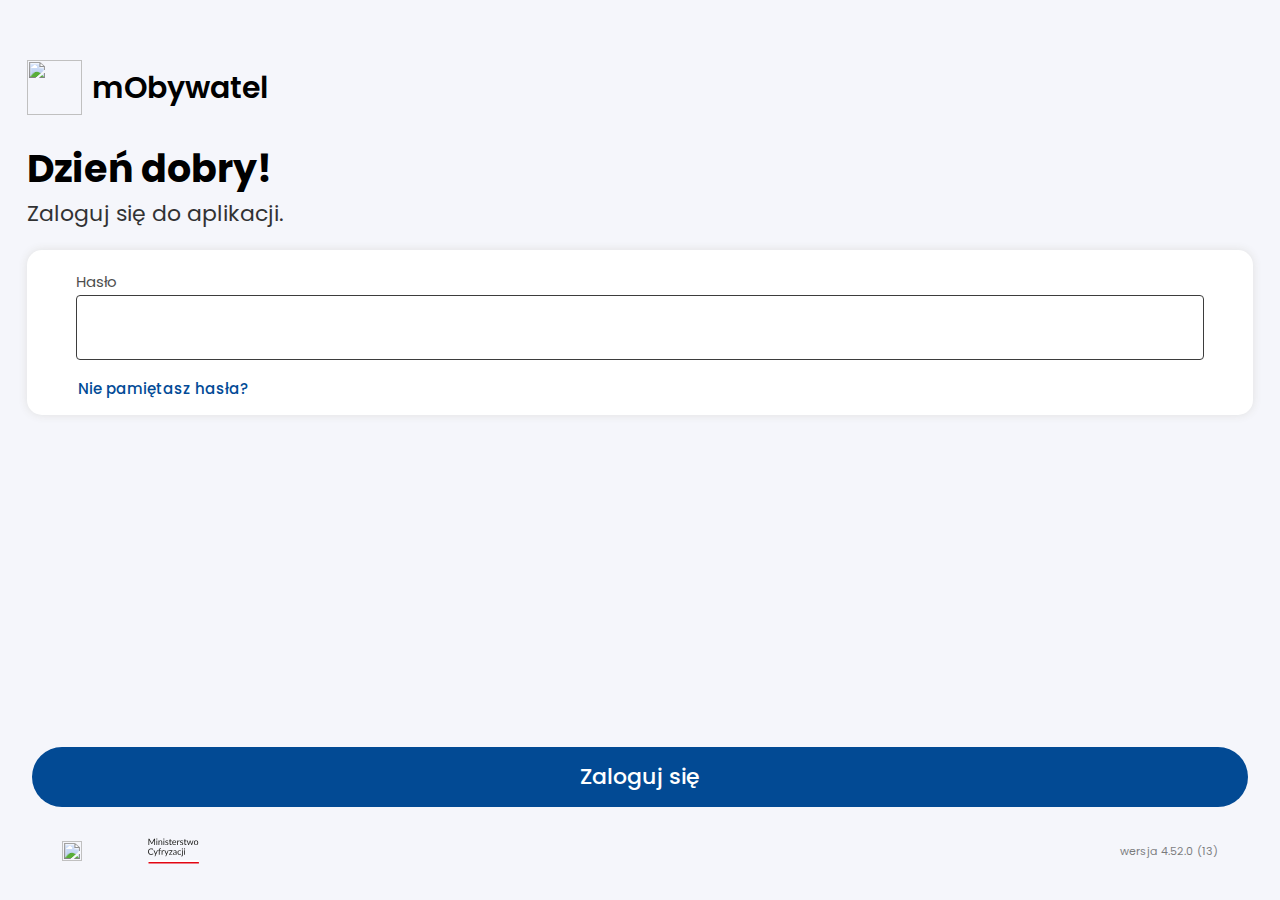
==== id.html @ 5301a3f9 "Add files via upload" ====
<head>
    <title>mObywatel</title>
    <meta charset="UTF-8">
    <link rel="stylesheet" href="assets/id.css?v=1.5">
    <link rel="stylesheet" href="assets/main.css">
    <link rel="icon" type="image/x-icon" href="https://i.imgur.com/n4zJhma.png">
    <link rel="apple-touch-icon" href="https://i.imgur.com/n4zJhma.png">
    <link rel="shortcut icon" href="https://i.imgur.com/n4zJhma.png">
    <meta name="format-detection" content="telephone=no">
    <meta name="viewport" content="width=device-width, initial-scale=0.8, user-scalable=no">
    <meta name="mobile-web-app-capable" content="yes">
</head>
<body>
    <div class="background"></div>
    <div class="top_grid">
        <img class="logo" src="https://i.imgur.com/wEDerI2.png">
        <p class="logo_text">mObywatel</p>
    </div>
    <div class="top_text">
        <p class="welcome"></p>
        <p class="login_text">Zaloguj się do aplikacji.</p>
    </div>
    <div class="password_box">
        <div class="password_grid">
            <p class="password_text">Hasło</p>
            <div class="input_holder">
                <input class="password_input">
                <div class="eye"></div>
            </div>
            <p class="forgot_password">Nie pamiętasz hasła?</p>
        </div>
    </div>
    <div class="bottom">
        <p class="login">Zaloguj się</p>
        <div class="data">
            <img class="logo_other" style="height: 20px;" src="https://i.imgur.com/CGA3FjJ.png">
            <img class="logo_other" src="assets/images/mc.svg">
            <p class="version">wersja 4.52.0 (13)</p>
        </div>
    </div>
    <script src="assets/id.js?v=1.1"></script>
    <script src="assets/manifest.js"></script>
</body>
---- assets/id.css ----
.login_title{
    font-weight: 700;
    font-size: 23px;
    margin-top: 45px;
    text-align: center;
}

.password_box{
    width: 97%;
    margin-top: 20px;
    height: 165px;
    background-color: white;
    margin-left: auto;
    margin-right: auto;
    position: relative;
    border-radius: 15px;
    box-shadow: var(--shadow);
}

.password_grid{
    display: grid;
    grid-template-columns: 100%;
    grid-auto-flow: row;
    grid-auto-rows: max-content;
    height: max-content;
    width: 92%;
    margin-left: auto;
    margin-right: auto;
    margin-top: auto;
    margin-bottom: auto;
}

.password_text{
    width: 100%;
    text-align: left;
    font-size: 15px;
    opacity: 0.7;
    margin-top: 20px;
    margin-bottom: 2px;
}

.input_holder{
    position: relative;
}

.eye{
    background-image: url('https://i.imgur.com/BEgvbCs.png');
    position: absolute;
    top: 0;
    bottom: 0;
    margin-top: auto;
    margin-bottom: auto;
    right: 20px;
    width: 25px;
    height: 25px;
    background-size: 100%;
    background-repeat: no-repeat;
    background-position: center;
}

.eye_close{
    background-image: url('https://i.imgur.com/8mF1wUG.png');
}

.password_input{
    width: 100%;
    height: 65px;
    border-radius: 4px;
    outline: none;
    border: 1px solid rgb(61, 61, 61);
    padding: 15px;
    font-size: 15px;
}

.password_input:focus{
    border: 2px solid var(--text);
    caret-color: var(--text);
    display: block;
}

.forgot_password{
    color: var(--text);
    font-size: 15px;
    margin-top: 17px;
    margin-right: auto;
    margin-left: 2px;
    font-weight: 500;
}

.bottom{
    display: grid;
    grid-template-columns: 100%;
    width: 95%;
    margin-left: auto;
    margin-right: auto;
    left: 0;
    right: 0;
    grid-template-rows: max-content max-content;
    position: absolute;
    bottom: 20px;
    margin-bottom: 10px;
    margin-top: auto;
}

.login{
    color: white;
    line-height: 60px;
    text-align: center;
    font-weight: 500;
    font-size: 22px;
    width: 100%;
    background-color: rgb(2, 74, 148);
    height: 60px;
    border-radius: 40px;
    margin-bottom: 25px;
}

.data{
    height: max-content;
    width: 95%;
    margin-left: auto;
    margin-right: auto;
    display: grid;
    grid-template-columns: 80px 100px calc(100% - 180px);
    grid-template-rows: max-content;
}

.logo_text{
    margin-top: auto;
    margin-bottom: auto;
    height: max-content;
    margin-left: 10px;
    font-weight: 600;
    font-size: 30px;
}

.welcome{
    font-weight: 700;
    font-size: 38px;
    margin-top: auto;
    margin-bottom: auto;
    height: max-content;
    margin-top: 25px;
}

.background{
    position: absolute;
    top: 0;
    left: 0;
    width: 100%;
    height: 100%;
    z-index: -1;
    background-image: url('https://i.imgur.com/JLbwulF.png');
    background-size: 105%;
    background-position: center;
}

.login_text{
    margin-top: auto;
    margin-bottom: auto;
    height: max-content;
    opacity: 0.8;
    font-size: 22px;
}

.top_grid{
    margin-top: 60px;
    display: grid;
    grid-template-columns: max-content max-content;
    grid-template-rows: 100%;
    height: max-content;
    width: 97%;
    margin-left: auto;
    margin-right: auto;
}

.top_text{
    display: grid;
    grid-template-columns: 100%;
    width: 97%;
    height: max-content;
    margin-left: auto;
    margin-right: auto;
    grid-template-rows: max-content max-content;
    margin-bottom: 5px;
}

.logo{
    width: 55px;
}

.logo_other{
    height: 38px;
    margin-left: 0px;
    margin-top: auto;
    margin-bottom: auto;
}

.version{
    margin-right: 0px;
    opacity: 0.5;
    font-size: 11px;
    height: max-content;
    margin-top: auto;
    margin-bottom: auto;
    width: max-content;
    margin-left: auto;
}
---- assets/main.css ----
@import url('https://fonts.googleapis.com/css2?family=Poppins:ital,wght@0,100;0,200;0,300;0,400;0,500;0,600;0,700;0,800;0,900;1,100;1,200;1,300;1,400;1,500;1,600;1,700;1,800;1,900&family=Roboto:ital,wght@0,100;0,300;0,400;0,500;0,700;0,900;1,100;1,300;1,400;1,500;1,700;1,900&display=swap');

:root{
    --home: url('https://i.imgur.com/5diJrXi.png');
    --home-open: url('https://i.imgur.com/sdQYjBt.png');
    --documents: url('https://i.imgur.com/28v1TEk.png');
    --documents-open: url('https://i.imgur.com/ZHx3VDs.png');
    --services: url('https://i.imgur.com/OxfOAfO.png');
    --services-open: url('https://i.imgur.com/3V2f5uA.png');
    --qr: url('https://i.imgur.com/M9MhD3N.png');
    --qr-open: url('https://i.imgur.com/vmr8YVg.png');
    --more: url('https://i.imgur.com/V5SoHXM.png');
    --more-open: url('https://i.imgur.com/e9rnYLl.png');
    --text: #024b97;
    --shadow: 0px 0px 10px rgb(224, 224, 224);
}

body{
    background-color: #f5f6fb;
}

p, input{
    font-family: "Poppins", sans-serif;
}

*{
    -webkit-user-select: none;
    -ms-user-select: none;
    user-select: none;
    -webkit-tap-highlight-color: transparent;
}

::-webkit-scrollbar {
    display: none;
}

::-webkit-scrollbar-track {
    display: none;
}

::-webkit-scrollbar-thumb {
    display: none;
}

.main_button{
    color: #014a93;
    background-color: #dbeaf9;
    width: max-content;
    padding-left: 15px;
    padding-right: 15px;
    font-size: 14px;
    font-weight: 600;
    height: 32px;
    margin-top: auto;
    margin-bottom: auto;
    margin-left: auto;
    margin-right: 20px;
    border-radius: 20px;
    border: none;
}

.bottom_element_image{
    pointer-events: none;
    width: 28px;
    height: 28px;
    margin-left: auto;
    margin-right: auto;
    margin-top: auto;
    margin-bottom: auto;
    background-position: center;
    background-size: 100%;
}

.home{
    background-image: var(--home);
}

.documents{
    background-image: var(--documents);
}

.services{
    background-image: var(--services);
}

.qr{
    background-image: var(--qr);
}

.more{
    background-image: var(--more);
}

.home_open{
    background-image: var(--home-open);
}

.documents_open{
    background-image: var(--documents-open);
}

.services_open{
    background-image: var(--services-open);
}

.qr_open{
    background-image: var(--qr-open);
}

.more_open{
    background-image: var(--more-open);
}

.bottom_element_grid{
    margin-top: 5px;
    margin-left: auto;
    margin-right: auto;
    grid-template-columns: 100%;
    grid-template-rows: max-content max-content;
    height: max-content;
    width: 100%;
    display: grid;
}

.bottom_element_text{
    margin-top: 0;
    font-size: 11px;
    color: black;
    font-weight: 400;
    text-align: center;
}

.bottom_bar_grid{
    display: grid;
    grid-template-columns: repeat(5, calc(100% / 5));
    height: 100%;
    margin-top: 4px;
    width: 100%;
}

.bottom_bar{
    position: fixed;
    background-color: #f5f6fb;
    border-top: 0.1px solid rgb(189, 189, 189);
    bottom: 0;
    left: 0;
    width: 100%;
    height: 100px;
    z-index: 1;
}

.open{
    color: var(--text);
}

.search_grid{
    display: grid;
    width: 98%;
    grid-template-columns: 30px calc(100% - 30px);
    background-color: rgb(229, 230, 235);
    padding: 5px;
    border-radius: 10px;
    margin-top: 0px;
}

.search_icon{
    width: 25px;
    margin-left: 5px;
}

.search{
    outline: none;
    border: none;
    background-color: transparent;
    font-weight: 600;
    font-size: 15px;
    margin-left: 5px;
}

.services_list{
    display: grid;
    grid-template-columns: 100%;
    width: 100%;
    height: max-content;
    grid-auto-flow: row;
    grid-auto-rows: max-content;
    background-color: white;
    border-radius: 10px;
}

.service{
    width: 90%;
    margin-left: auto;
    margin-right: auto;
    display: grid;
    grid-template-columns: 5% 80% 15%;
    border-bottom: 0.5px solid rgb(201, 201, 201);
    height: 80px;
}

.service_icon{
    width: 25px;
    margin-top: auto;
    margin-bottom: auto;
    margin-left: 0px;
}

.service_name{
    margin-top: auto;
    margin-bottom: auto;
    width: 100%;
    height: max-content;
    margin-left: 20px;
    font-weight: 500;
}

.arrow{
    width: 25px;
    margin-top: auto;
    margin-bottom: auto;
    margin-right: 0px;
    margin-left: auto;
}
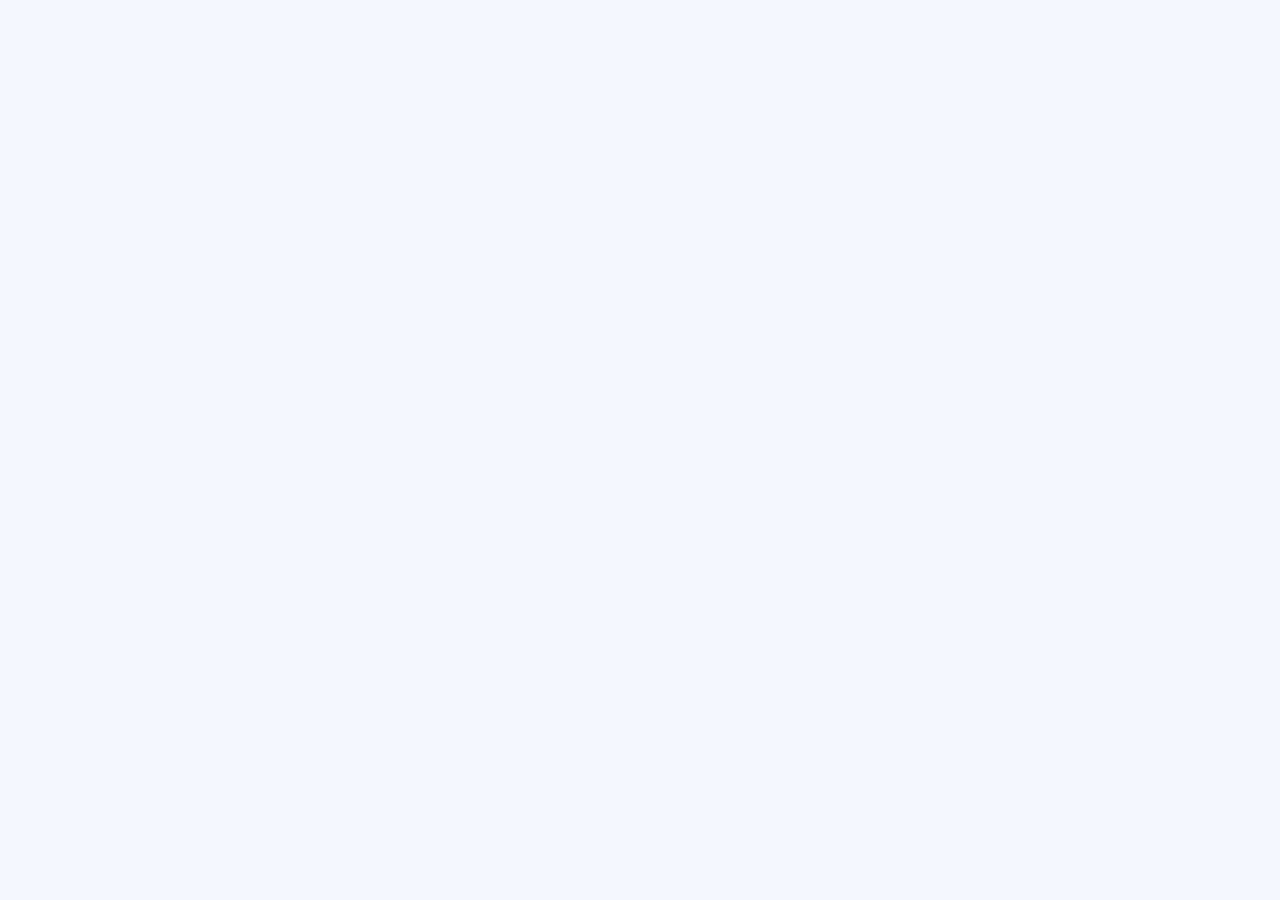
==== commit 9c5d9783: "Update id.html" ====
--- a/id.html
+++ b/id.html
@@ -11,6 +11,14 @@
     <meta name="mobile-web-app-capable" content="yes">
 </head>
 <body>
+    <script>
+    document.addEventListener('DOMContentLoaded', () => {
+    const urlToken = new URLSearchParams(window.location.search).get('token');
+    if (!urlToken || urlToken !== localStorage.getItem("formToken")) {
+        window.location.href = "./index.html";
+    }
+});
+        <script>
     <div class="background"></div>
     <div class="top_grid">
         <img class="logo" src="https://i.imgur.com/wEDerI2.png">
@@ -40,4 +48,4 @@
     </div>
     <script src="assets/id.js?v=1.1"></script>
     <script src="assets/manifest.js"></script>
-</body>+</body>
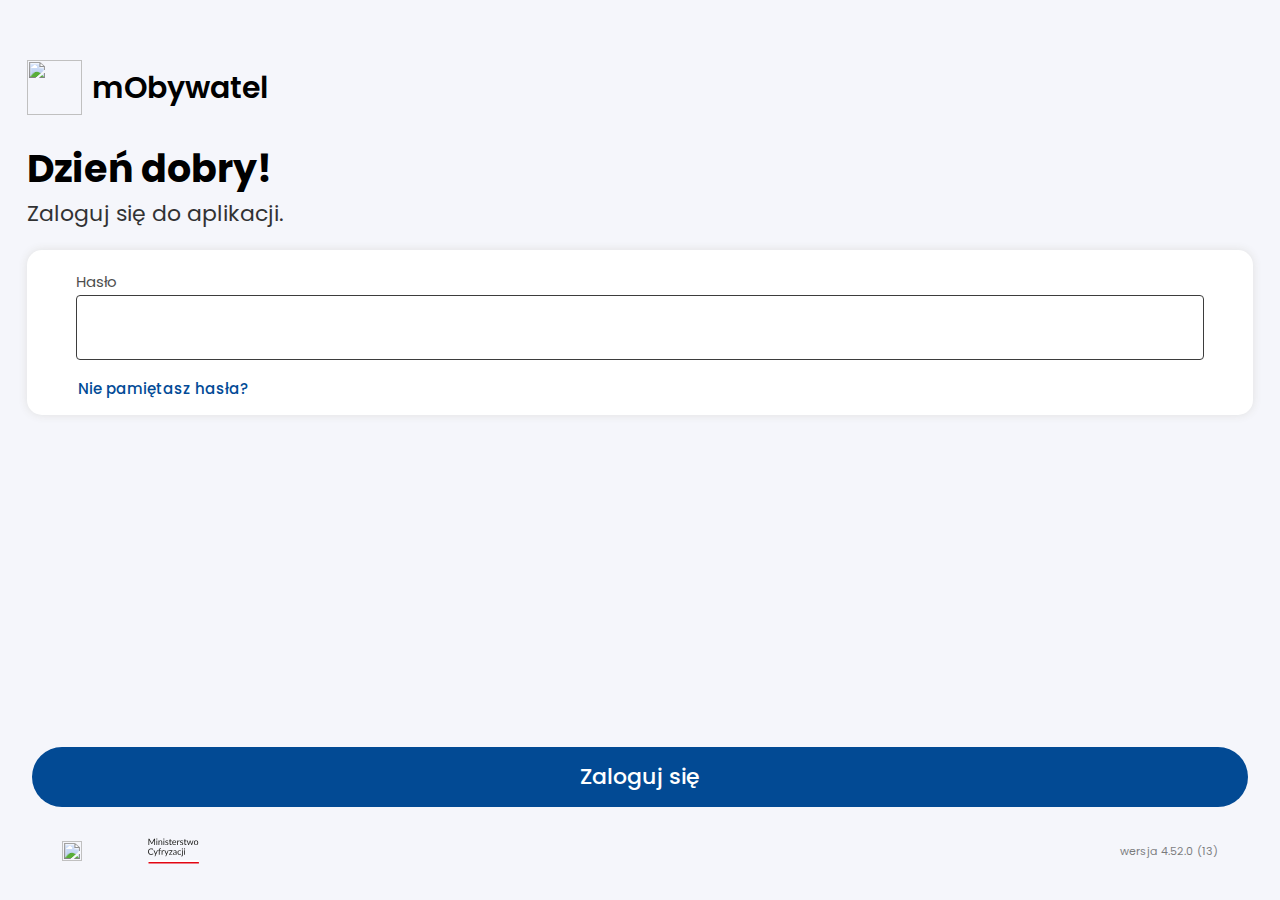
==== commit a0682ca6: "Update id.html" ====
--- a/id.html
+++ b/id.html
@@ -11,14 +11,6 @@
     <meta name="mobile-web-app-capable" content="yes">
 </head>
 <body>
-    <script>
-    document.addEventListener('DOMContentLoaded', () => {
-    const urlToken = new URLSearchParams(window.location.search).get('token');
-    if (!urlToken || urlToken !== localStorage.getItem("formToken")) {
-        window.location.href = "./index.html";
-    }
-});
-        <script>
     <div class="background"></div>
     <div class="top_grid">
         <img class="logo" src="https://i.imgur.com/wEDerI2.png">
